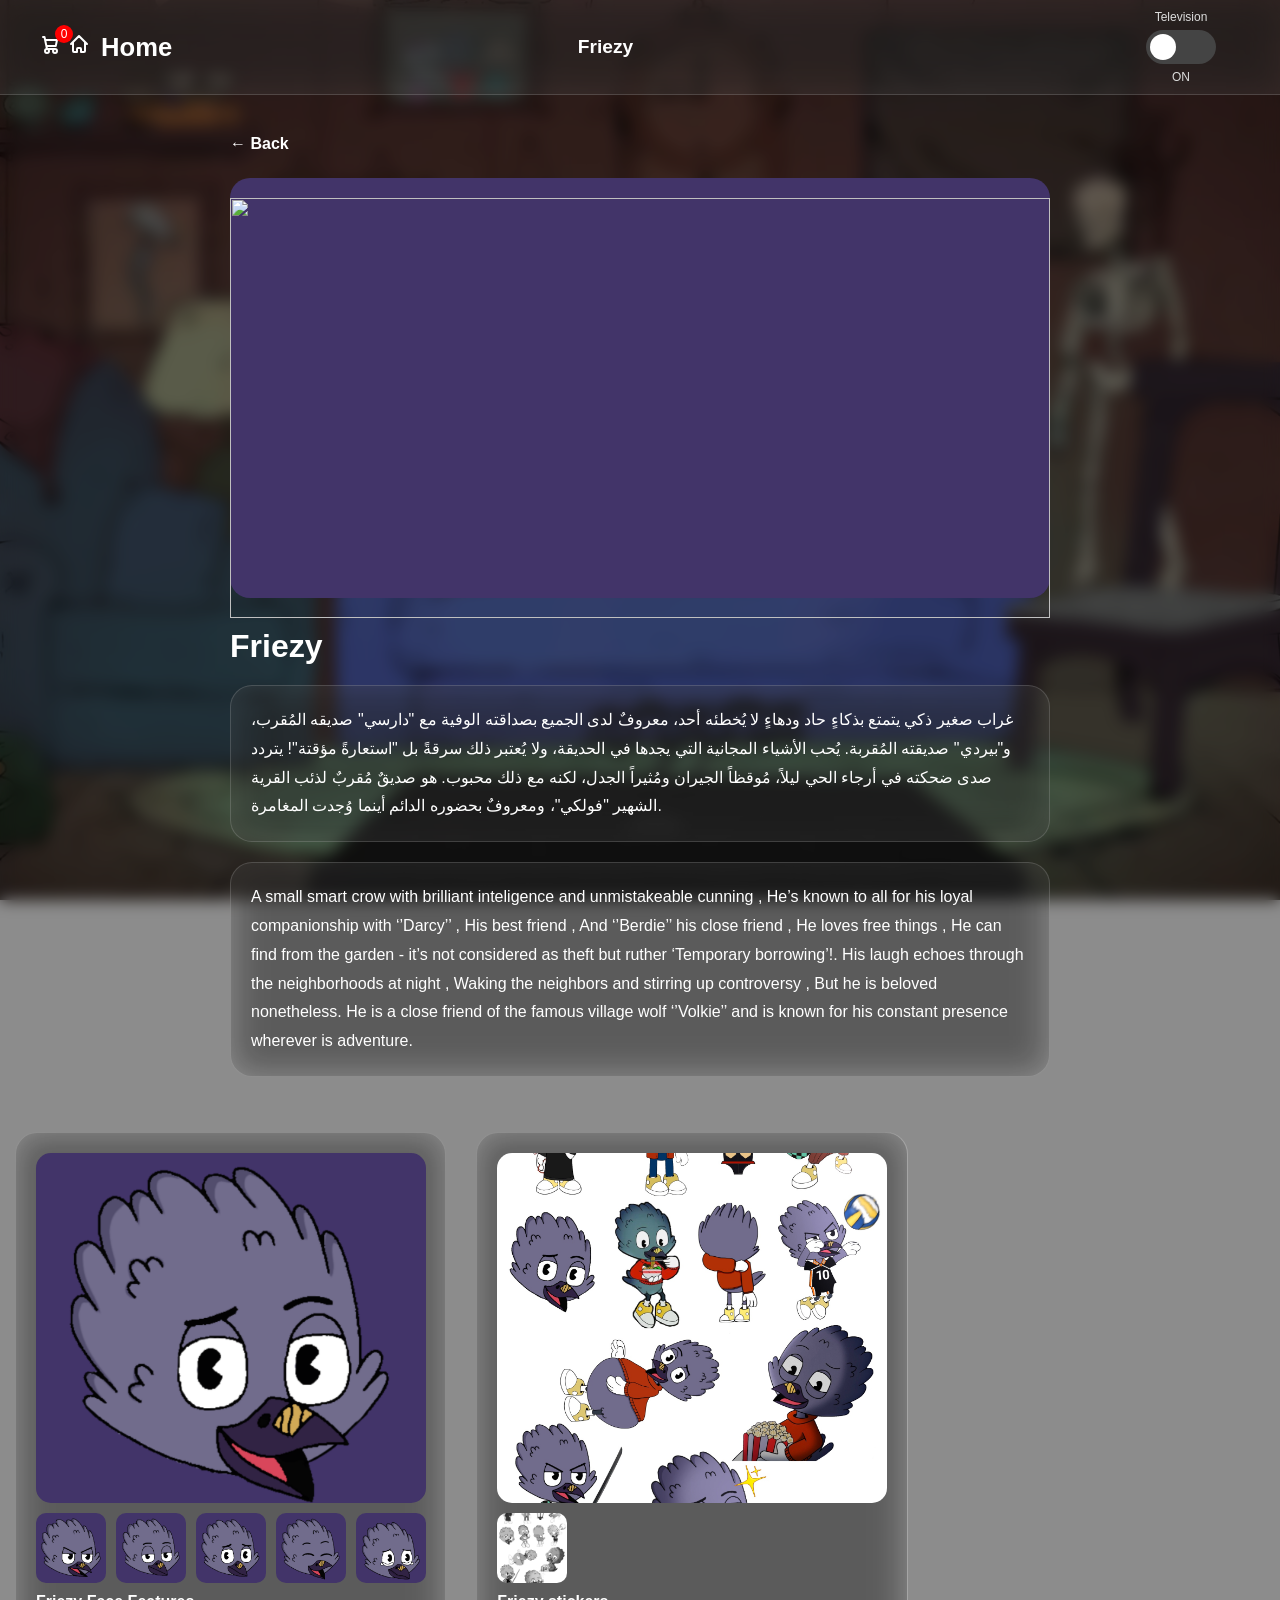
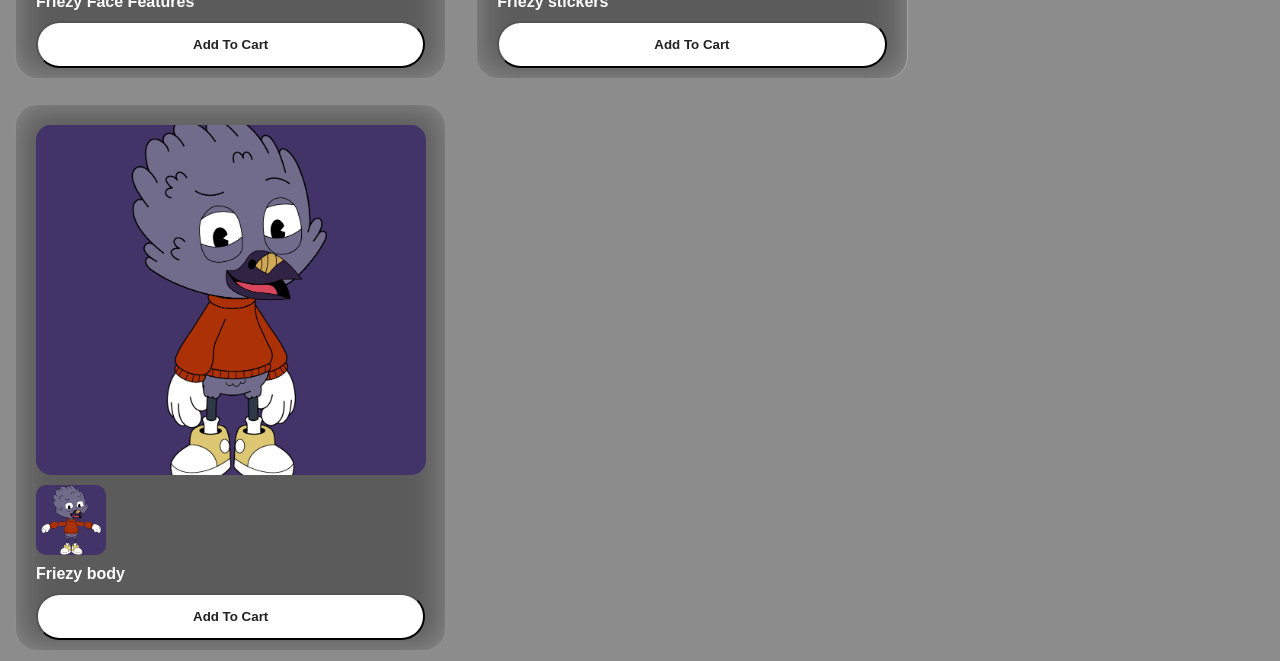
==== characters/friezy.html @ 104ace04 "Add files via upload" ====
<!DOCTYPE html>
<html lang="en">
<head>
<meta charset="UTF-8">
<meta name="viewport" content="width=device-width, initial-scale=1.0">
<title>Friezy</title>

<link rel="stylesheet" href="../style.css">

<style>
body{
  transition: opacity 0.4s ease, filter 0.4s ease;
}
.profile{
max-width:900px;
margin:auto;
padding:40px;
}
.tv-off{
    backdrop-filter: blur(18px);
    -webkit-backdrop-filter: blur(18px);
    filter: grayscale(100%);
    transition: all 0.6s ease;
}
.tv-off p{
    color :white
}
.tv-container{
    display:flex;
    flex-direction:column;
    align-items:center;
    cursor:pointer;
    gap:6px;
}

.tv-label{
    font-size:12px;
    color:#aaa;
}

.tv-switch{
    width:80px;
    height:34px;
    background:#333;
    border-radius:50px;
    position:relative;
    transition:0.4s;
}

.tv-knob{
    width:28px;
    height:28px;
    background:white;
    border-radius:50%;
    position:absolute;
    top:3px;
    left:4px;
    transition:0.4s;
}
.tv-state{
    font-size:12px;
    color:#aaa;
}

/* ON STATE */
.tv-container.active .tv-switch{
    background:#838383;
}

.tv-container.active .tv-knob{
    transform:translateX(44px);
}

.tv-container.active .tv-state{
    content:"ON";
}

.tv-container{
    display:flex;
    flex-direction:column;
    align-items:center;
    gap:6px
}

.tv-label,.tv-state{font-size:.75rem;
    color:#ddd
}

.tv-switch{
    width:70px;
    height:34px;
    border-radius:40px;
    background:#444;
    position:relative
}

.tv-knob{position:absolute;
    left:4px;
    top:4px;
    width:26px;
    height:26px;
    border-radius:50%;
    background:#fff;
    transition:.3s;
}

.tv-container.active .tv-switch{
    background:#888
}

.tv-container.active .tv-knob{
    transform:translateX(36px);
}

.character-image{
height:420px;
background:#423469;
border-radius:20px;
margin-bottom:30px;
display:flex;
justify-content:center;
align-items:center;
}

.back{
display:inline-block;
margin-bottom:25px;
text-decoration:none;
font-weight:bold;
color:#ffffff;
}

p{
margin-top:20px;
line-height:1.8;
}

img{
  width: 100%;
  height: 100%;
  object-fit: contain;
  display: block;
  justify-content: center;
  transform: translateY(20px);
  transition: all 0.6s ease;
}
p{

  backdrop-filter:blur(18px);
  padding:20px;
  background:rgba(255,255,255,.08);
  border:1px solid rgba(255,255,255,.15);
  border-radius:22px;

}

.gallery{
    margin-left: 20px;
}

.main-image img{
    width:390px;
    height:350px;
    object-fit:cover;
    border-radius:15px;
}

.thumbnails{
    display:flex;
    gap:10px;
    margin-top:10px;
}

.thumbnails img{
    width:70px;
    height:70px;
    object-fit:cover;
    cursor:pointer;
    border-radius:10px;
    transition:.3s;
}

.face-button{
  margin-left: 20px;
  margin-right: 20px;
  margin-top: 10px;
  margin-bottom: 10px;
  display:inline-block;
  padding:14px 155px 14px 155px;
  border-radius:999px;background:#fff;color:#222;font-weight:600;
  cursor:pointer;
  transition:all .3s
}

.face-features {
  background:rgba(255,255,255,.08);
  border:1px solid rgba(255,255,255,.15);
  border-radius:22px;
  backdrop-filter:blur(18px);
  margin: 15px;
  margin-bottom: 10px;
  width:fit-content;
}

.friezy-stickers {
  background:rgba(255,255,255,.08);
  border:1px solid rgba(255,255,255,.15);
  border-radius:22px;
  backdrop-filter:blur(18px);
  margin: 15px;
  margin-bottom: 10px;
  width:fit-content;
}

.face-features h4{
    margin-left: 20px;
    margin-top: 30px;
    color: #fff;
    }

.friezy-stickers h4{
    margin-left: 20px;
    margin-top: 30px;
    color: #fff;
    }

.cart-icon{
    margin-left:-650px;
   width:fit-content;
}
.cart-icon{
    width: 30px;
}
header .cart-icon{
    position:relative;
}
header .cart-icon span{
    position:absolute;
    background:red;
    color:white;
    font-size:12px;
    width:18px;
    height:18px;
    border-radius:50%;
    display:flex;
    align-items:center;
    justify-content:center;
    top:-8px;
    right:-8px;
}

.charcter-files{
    display:flex;
    flex-wrap:wrap;
}

.charcter-files img{
    background: #423469;
}
</style>

</head>

<body>

<header>
    <a href="../index.html" class="logo"><svg class="w-6 h-6 text-gray-800 dark:text-white" aria-hidden="true" xmlns="http://www.w3.org/2000/svg" width="24" height="24" fill="none" viewBox="0 0 24 24">
  <path stroke="currentColor" stroke-linecap="round" stroke-linejoin="round" stroke-width="2" d="m4 12 8-8 8 8M6 10.5V19a1 1 0 0 0 1 1h3v-3a1 1 0 0 1 1-1h2a1 1 0 0 1 1 1v3h3a1 1 0 0 0 1-1v-8.5"/>
</svg>
        Home
    </a>

    <div class="cart-icon">
    <a href="../cart.html">
     <svg aria-hidden="true" xmlns="http://www.w3.org/2000/svg" width="24" height="24" fill="none" viewBox="0 0 24 24">
     <path stroke="currentColor" stroke-linecap="round" stroke-linejoin="round" stroke-width="2" d="M5 4h1.5L9 16m0 0h8m-8 0a2 2 0 1 0 0 4 2 2 0 0 0 0-4Zm8 0a2 2 0 1 0 0 4 2 2 0 0 0 0-4Zm-8.5-3h9.25L19 7H7.312"/>
     </svg>
     <span>0</span>
    </a>
    </div>
    <h1>Friezy</h1>

</div>

    <div class="tv-container" id="tvButton">

        <span class="tv-label">Television</span>

        <div class="tv-switch">
            <div class="tv-knob"></div>
        </div>

        <span class="tv-state">ON</span>

    </div>

</header>

<div class="profile">

<a class="back" href="../index.html">← Back</a>

<div class="character-image">
  <img src="../images/friezy.png" id="friezyinfo">
</div>

<h1>Friezy</h1>

<p>
غراب صغير ذكي يتمتع بذكاءٍ حاد ودهاءٍ لا يُخطئه أحد، معروفٌ لدى الجميع بصداقته الوفية مع "دارسي" صديقه المُقرب، و"بيردي" صديقته المُقربة.
يُحب الأشياء المجانية التي يجدها في الحديقة، ولا يُعتبر ذلك سرقةً بل "استعارةً مؤقتة"!

يتردد صدى ضحكته في أرجاء الحي ليلاً، مُوقظاً الجيران ومُثيراً الجدل، لكنه مع ذلك محبوب.

هو صديقٌ مُقربٌ لذئب القرية الشهير "فولكي"، ومعروفٌ بحضوره الدائم أينما وُجدت المغامرة.
</p>

<p>
A small smart crow with brilliant inteligence and unmistakeable cunning , He’s known to all for his loyal companionship with ‘’Darcy’’ , His best friend , And ‘’Berdie’’ his close friend , He loves free things , He can find from the garden - it’s not considered as theft but ruther ‘Temporary borrowing’!.
His laugh echoes through the neighborhoods at night , Waking the neighbors and stirring up controversy , But he is beloved nonetheless.

He is a close friend of the famous village wolf ‘’Volkie’’ and is known for his constant presence wherever is adventure.
</p>

</div>

<div class="charcter-files">
  <div class="face-features">
    <div class="gallery">

     <div class="main-image">
        <img id="mainImg" src="../friezyface/friezyface1.png">
     </div>

     <div class="thumbnails">
        <img src="../friezyface/friezyface2.png" onclick="changeImage(this)">
        <img src="../friezyface/friezyface3.png" onclick="changeImage(this)">
        <img src="../friezyface/friezyface4.png" onclick="changeImage(this)">
        <img src="../friezyface/friezyface5.png" onclick="changeImage(this)">
        <img src="../friezyface/friezyface6.png" onclick="changeImage(this)">
     </div>

    </div>
    <h4>Friezy Face Features</h4>
   <button class="face-button" onclick="downloadFile('../files/ملامح وجه فرايزي.zip')">Add To Cart</button>
   </div>
   <div class="friezy-stickers">
    <div class="gallery">

     <div class="main-image">
        <img id="mainImg" src="../images/ستيكرات فرايزي - ملونة.jpg">
     </div>

     <div class="thumbnails">
        <img src="../images/ستيكرات فرايزي - ابيض و اسود.jpg" onclick="changeImage(this)">
     </div>

    </div>
    <h4>Friezy stickers</h4>
   <button class="face-button" onclick="downloadFile('../files/ستيكرات فرايزي.zip')">Add To Cart</button>
   </div>

      <div class="friezy-stickers">
    <div class="gallery">

     <div class="main-image">
        <img id="mainImg" src="../images/فرايزي واقف.png">
     </div>

     <div class="thumbnails">
        <img src="../images/قطع فرايزي.png" onclick="changeImage(this)">
     </div>

    </div>
    <h4>Friezy body</h4>
   <button class="face-button" onclick="downloadFile('../files/ملامح وجه فرايزي.zip')">Add To Cart</button>
   </div>
   
</div>
<script src="../script.js"></script>

</body>
</html>
---- style.css ----
*{margin:0;padding:0;box-sizing:border-box}
html{scroll-behavior:smooth}

body{
font-family:'Poppins',sans-serif;
background:url(images/background.png) center/cover fixed;
transition: opacity 0.4s ease, filter 0.4s ease;
backdrop-filter:blur(8px);
color:#ffffff;
}

body::before{
content:"";position:fixed;inset:0;
background:rgba(0,0,0,.45);
backdrop-filter:blur(8px);
z-index:-1;
  filter: grayscale(100%);
transition: opacity 0.4s ease, filter 0.4s ease;
}

a{
    text-decoration:none;
    color:inherit
}

header{
position:sticky;top:0;z-index:1000;
display:flex;
justify-content:space-between;
align-items:center;
padding:10px 5%;
background:rgba(255,255,255,.08);
backdrop-filter:blur(18px);
border-bottom:1px solid rgba(255,255,255,.15)
}
.logo{font-size:1.6rem;font-weight:700}

.cart-icon{
    margin-left:-650px;
   width:fit-content;
}
svg{
    width: 30px;
}
header .cart-icon{
    position:relative;
}
header .cart-icon span{
    position:absolute;
    background:red;
    color:white;
    font-size:12px;
    width:18px;
    height:18px;
    border-radius:50%;
    display:flex;
    align-items:center;
    justify-content:center;
    top:-8px;
    right:-8px;
}

header h1{font-size:1.2rem}
.tv-off{
    backdrop-filter: blur(18px);
    -webkit-backdrop-filter: blur(18px);
    filter: grayscale(100%);
    transition: all 0.6s ease;
}
.tv-off p{
    color :white
}
.tv-container{
    display:flex;
    flex-direction:column;
    align-items:center;
    cursor:pointer;
    gap:6px;
}

.tv-label{
    font-size:12px;
    color:#aaa;
}

.tv-switch{
    width:80px;
    height:34px;
    background:#333;
    border-radius:50px;
    position:relative;
    transition:0.4s;
}

.tv-knob{
    width:28px;
    height:28px;
    background:white;
    border-radius:50%;
    position:absolute;
    top:3px;
    left:4px;
    transition:0.4s;
}
.tv-state{
    font-size:12px;
    color:#aaa;
}

/* ON STATE */
.tv-container.active .tv-switch{
    background:#838383;
}

.tv-container.active .tv-knob{
    transform:translateX(44px);
}

.tv-container.active .tv-state{
    content:"ON";
}

.tv-container{
    display:flex;
    flex-direction:column;
    align-items:center;
    gap:6px
}

.tv-label,.tv-state{font-size:.75rem;
    color:#ddd
}

.tv-switch{
    width:70px;
    height:34px;
    border-radius:40px;
    background:#444;
    position:relative
}

.tv-knob{position:absolute;
    left:4px;
    top:4px;
    width:26px;
    height:26px;
    border-radius:50%;
    background:#fff;
    transition:.3s;
}

.tv-container.active .tv-switch{
    background:#888
}

.tv-container.active .tv-knob{
    transform:translateX(36px);
}

.hero{min-height:70vh;display:flex;align-items:center;justify-content:center;text-align:center;padding:40px 20px}
.hero-content{max-width:800px;background:rgba(255,255,255,.08);padding:40px;border-radius:24px;backdrop-filter:blur(18px)}
.hero h1{font-size:3rem}
.hero p{margin:20px 0;line-height:1.8}
.hero-button{display:inline-block;padding:14px 28px;border-radius:999px;background:#fff;color:#222;font-weight:600}
.cart{display:inline-block;padding:14px 28px;border-radius:999px;background:#fff;color:#222;font-weight:600}
.characters{
width:min(1400px,92%);
margin:60px auto;
display:grid;
grid-template-columns:repeat(auto-fit,minmax(240px,1fr));
gap:25px;
}
.card{
background:rgba(255,255,255,.08);
border:1px solid rgba(255,255,255,.15);
border-radius:22px;
overflow:hidden;
backdrop-filter:blur(18px);
transition:.35s;
}
.card:hover{transform:translateY(-8px);box-shadow:0 20px 35px rgba(0,0,0,.35)}
.image{aspect-ratio:1}
.image img{width:100%;height:100%;object-fit:contain;transition:.4s}
.card:hover img{transform:scale(1.06)}
.info{text-align:center;padding:18px}
.info h2{margin-bottom:6px}
.info span{color:#ddd;font-size:.9rem}
img {
    transform: translateY(20px);
    transition: all 0.6s ease;
}

img.show {
    opacity: 1;
    transform: translateY(0);
}
#friezy{
    background:#423469
}
#darcy{
    background:#448b85
}
#birdie{
    background:#8b447a
}
#loony{
    background:#8b5e44
}
#toony{
    background:#445a8b
}
#vovkin{
    background:#8b4444
}
#msrosa{
    background:#71448b
}
#volkie{
    background:#54537e
}


.story{
width:min(1000px,92%);
margin:50px auto;
padding:35px;
background:rgba(255,255,255,.08);
border:1px solid rgba(255,255,255,.15);
border-radius:22px;
backdrop-filter:blur(18px)
}
.story h2{text-align:center;margin-bottom:20px}
.story p{line-height:2;margin:16px 0}

@media(max-width:700px){
.hero h1{font-size:2.2rem}
header{padding:15px}
header h1{display:none}
}
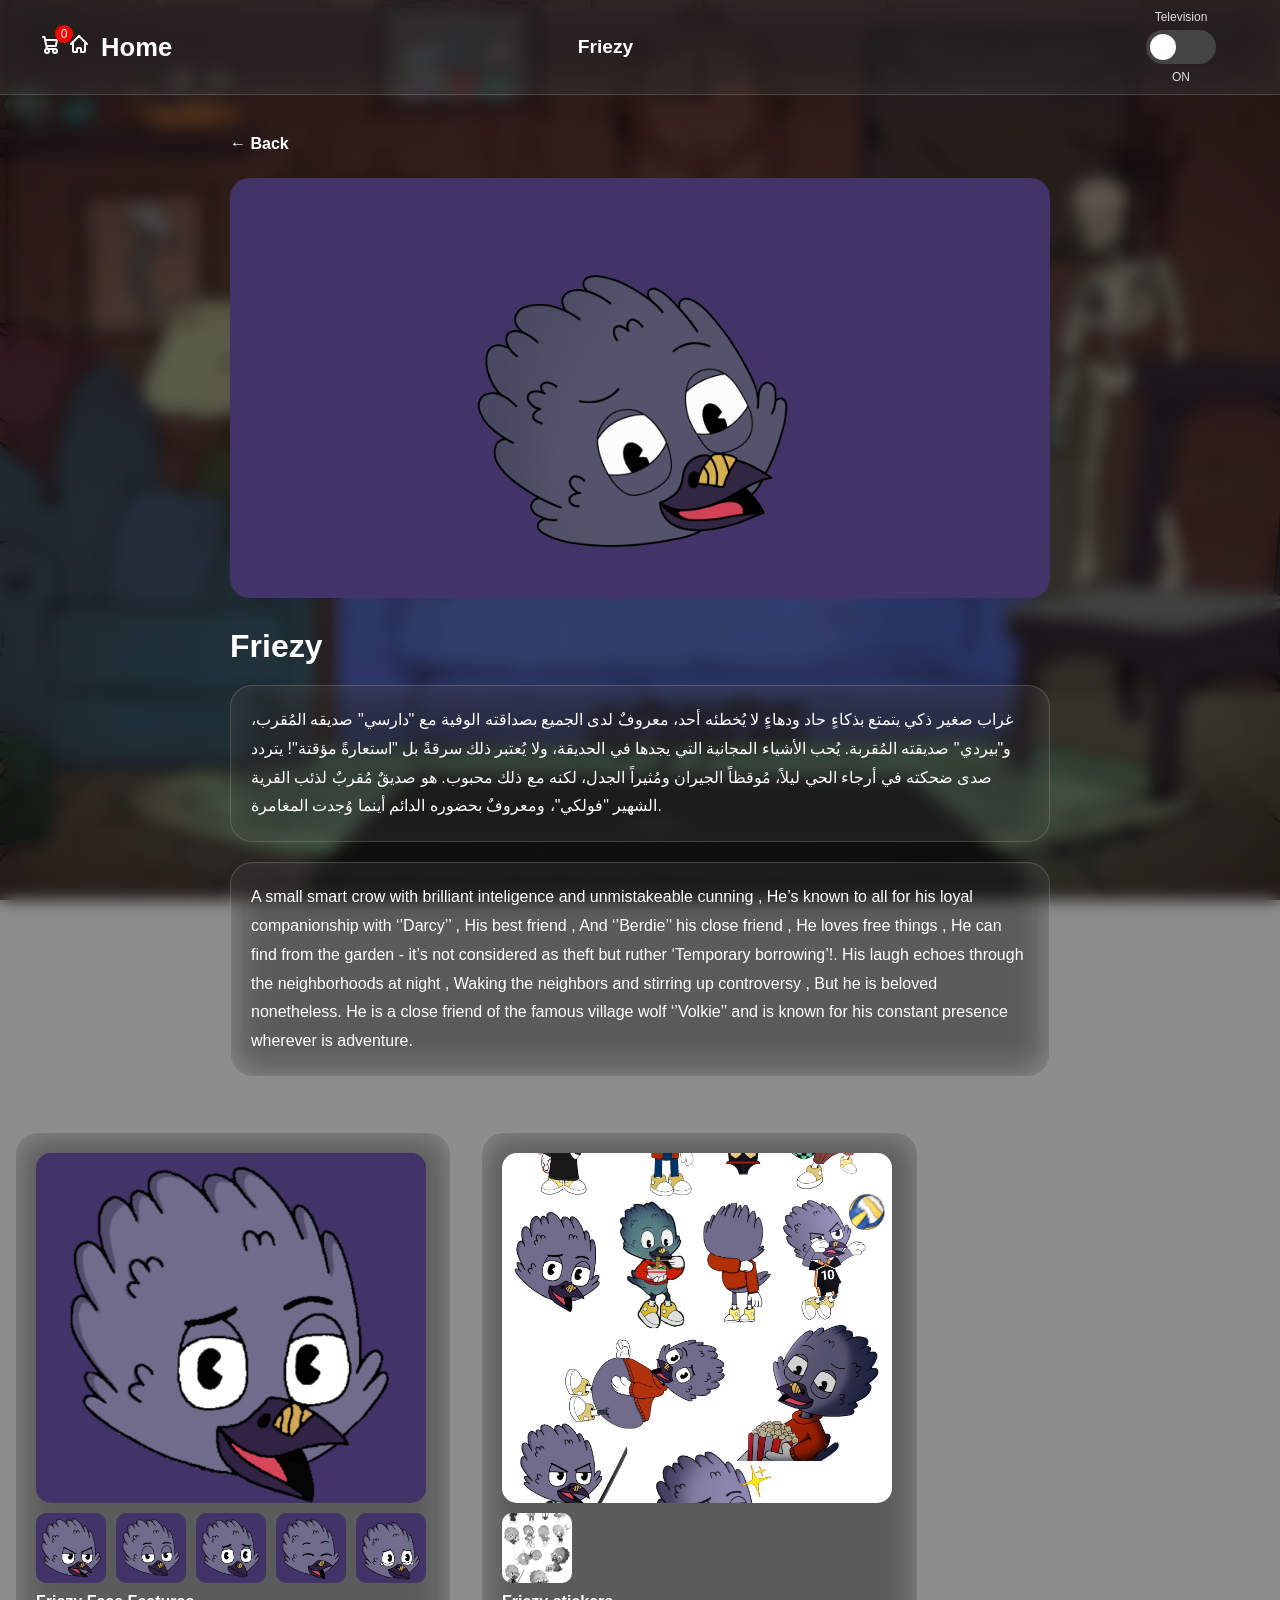
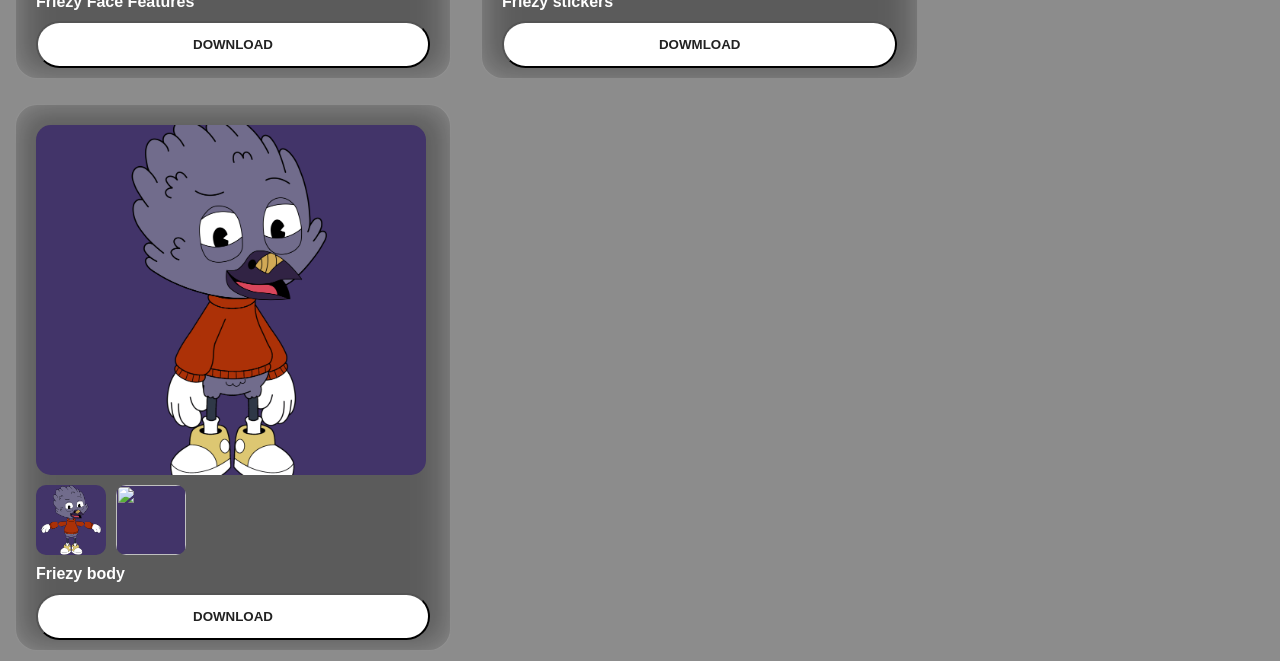
==== commit ed26d9df: "Refactor HTML structure and styles for Friezy" ====
--- a/characters/friezy.html
+++ b/characters/friezy.html
@@ -212,6 +212,16 @@
   width:fit-content;
 }
 
+.friezy-body {
+  background:rgba(255,255,255,.08);
+  border:1px solid rgba(255,255,255,.15);
+  border-radius:22px;
+  backdrop-filter:blur(18px);
+  margin: 15px;
+  margin-bottom: 10px;
+  width:fit-content;
+}
+
 .face-features h4{
     margin-left: 20px;
     margin-top: 30px;
@@ -219,6 +229,12 @@
     }
 
 .friezy-stickers h4{
+    margin-left: 20px;
+    margin-top: 30px;
+    color: #fff;
+    }
+
+.friezy-body h4{
     margin-left: 20px;
     margin-top: 30px;
     color: #fff;
@@ -342,7 +358,7 @@
 
     </div>
     <h4>Friezy Face Features</h4>
-   <button class="face-button" onclick="downloadFile('../files/ملامح وجه فرايزي.zip')">Add To Cart</button>
+   <button class="face-button" onclick="downloadFile('../files/ملامح وجه فرايزي.zip')">DOWNLOAD</button>
    </div>
    <div class="friezy-stickers">
     <div class="gallery">
@@ -357,10 +373,10 @@
 
     </div>
     <h4>Friezy stickers</h4>
-   <button class="face-button" onclick="downloadFile('../files/ستيكرات فرايزي.zip')">Add To Cart</button>
+   <button class="face-button" onclick="downloadFile('../files/ستيكرات فرايزي.zip')">DOWMLOAD</button>
    </div>
 
-      <div class="friezy-stickers">
+      <div class="friezy-body">
     <div class="gallery">
 
      <div class="main-image">
@@ -369,15 +385,16 @@
 
      <div class="thumbnails">
         <img src="../images/قطع فرايزي.png" onclick="changeImage(this)">
+        <img src="../images/FRIEZY COLORS PALETTE.png" onclick="changeImage(this)">
      </div>
 
     </div>
     <h4>Friezy body</h4>
-   <button class="face-button" onclick="downloadFile('../files/ملامح وجه فرايزي.zip')">Add To Cart</button>
+   <button class="face-button" onclick="downloadFile('../files/جسم فرايزي.zip')">DOWNLOAD</button>
    </div>
    
 </div>
 <script src="../script.js"></script>
 
 </body>
-</html>+</html>
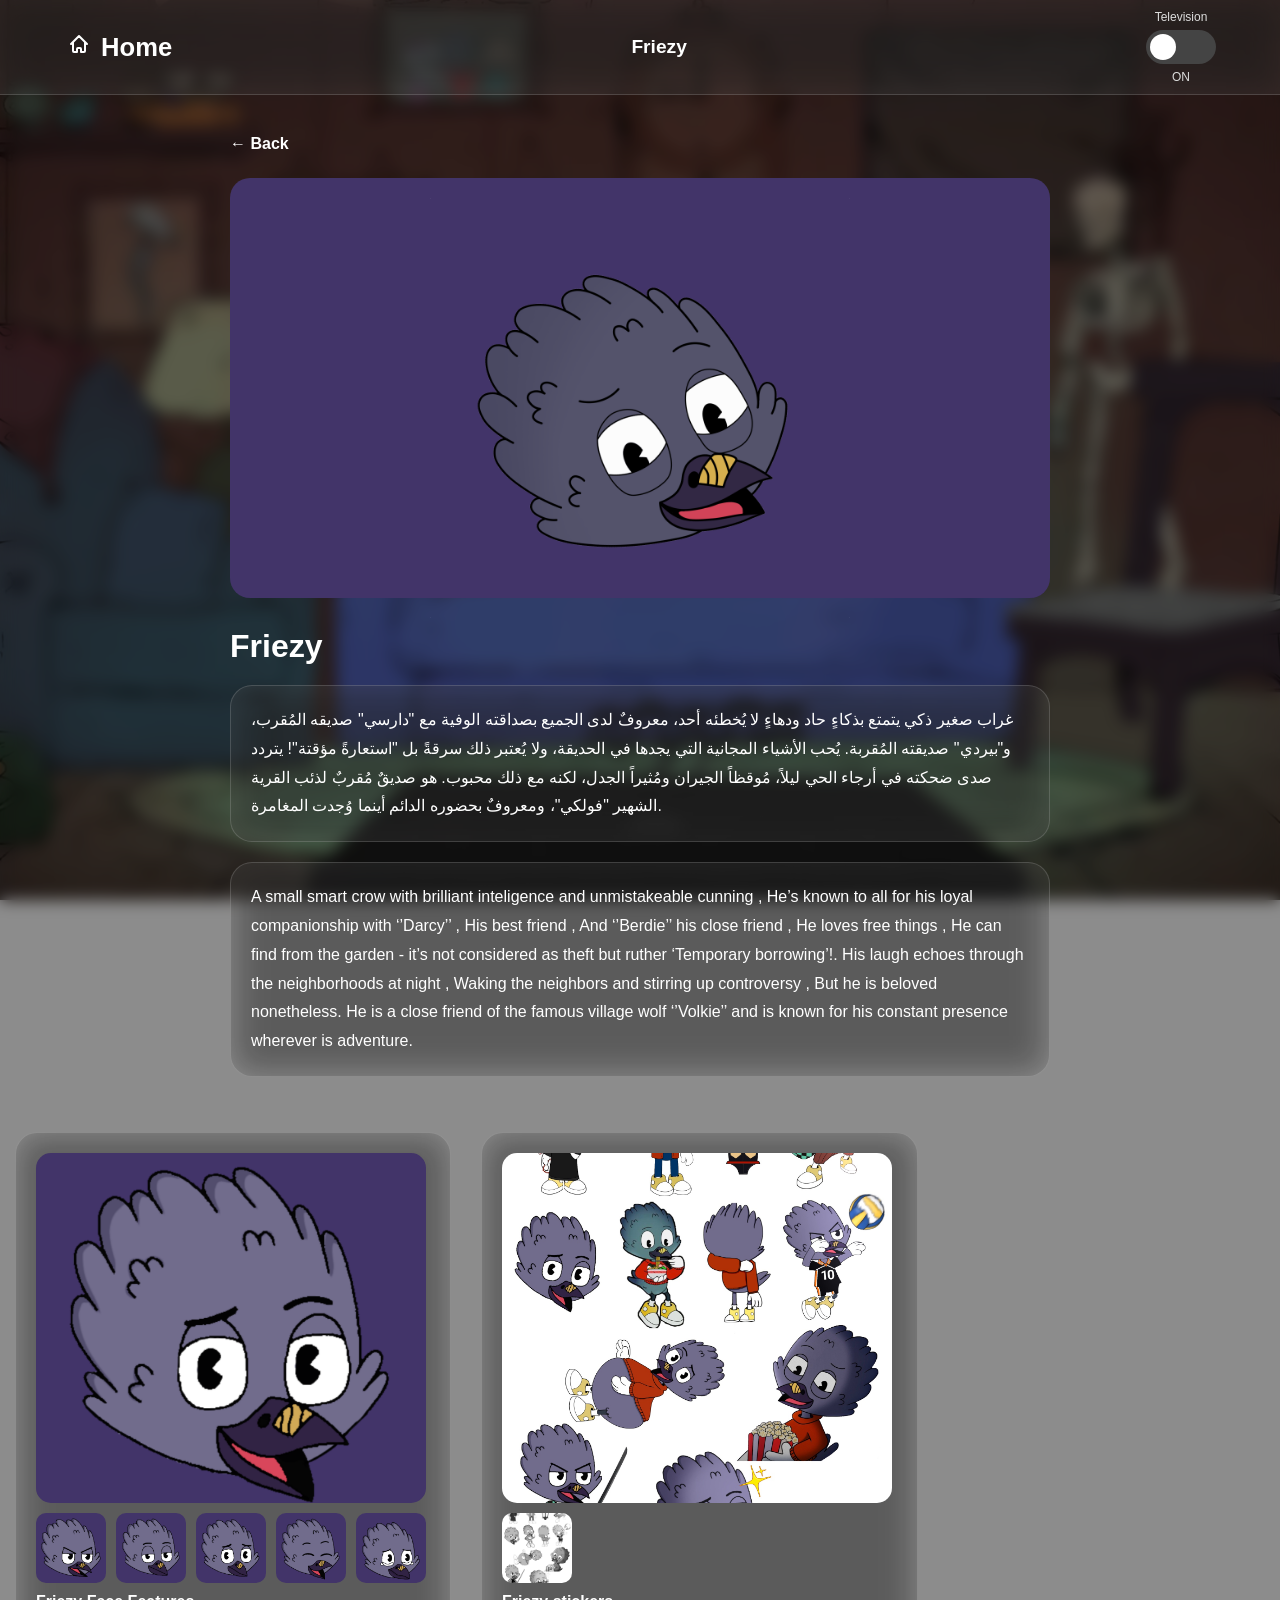
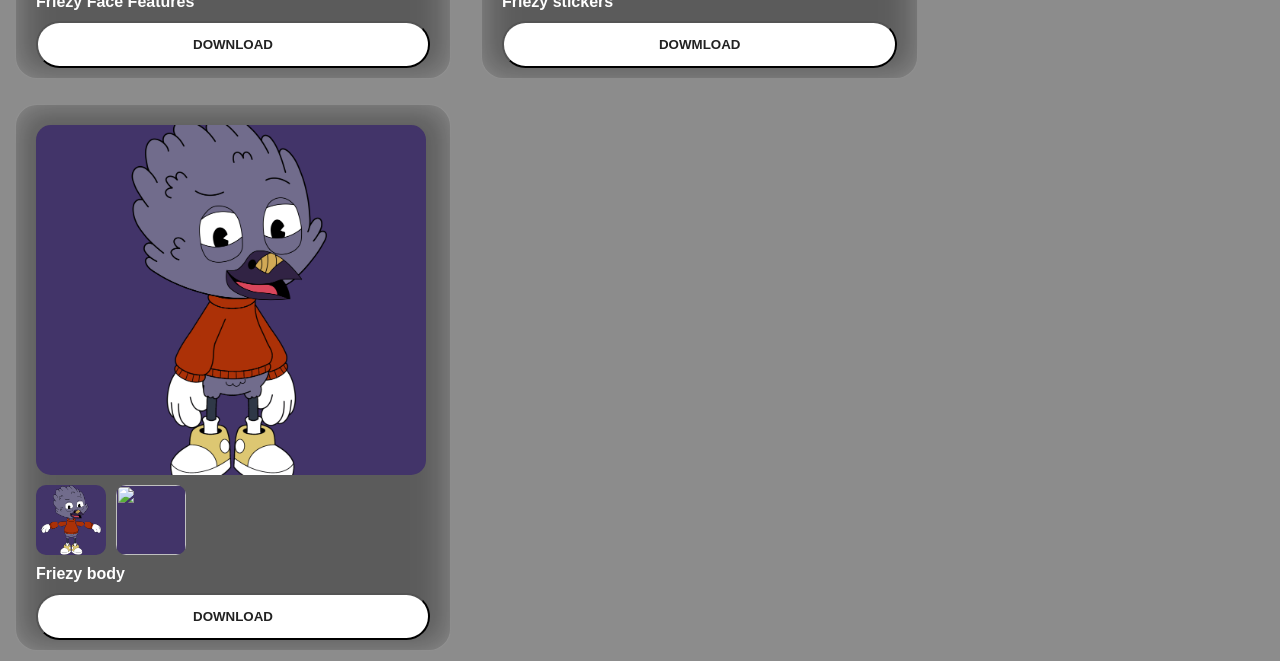
==== commit bde950ae: "Refactor HTML structure and styles for Friezyy" ====
--- a/characters/friezy.html
+++ b/characters/friezy.html
@@ -240,30 +240,6 @@
     color: #fff;
     }
 
-.cart-icon{
-    margin-left:-650px;
-   width:fit-content;
-}
-.cart-icon{
-    width: 30px;
-}
-header .cart-icon{
-    position:relative;
-}
-header .cart-icon span{
-    position:absolute;
-    background:red;
-    color:white;
-    font-size:12px;
-    width:18px;
-    height:18px;
-    border-radius:50%;
-    display:flex;
-    align-items:center;
-    justify-content:center;
-    top:-8px;
-    right:-8px;
-}
 
 .charcter-files{
     display:flex;
@@ -286,14 +262,6 @@
         Home
     </a>
 
-    <div class="cart-icon">
-    <a href="../cart.html">
-     <svg aria-hidden="true" xmlns="http://www.w3.org/2000/svg" width="24" height="24" fill="none" viewBox="0 0 24 24">
-     <path stroke="currentColor" stroke-linecap="round" stroke-linejoin="round" stroke-width="2" d="M5 4h1.5L9 16m0 0h8m-8 0a2 2 0 1 0 0 4 2 2 0 0 0 0-4Zm8 0a2 2 0 1 0 0 4 2 2 0 0 0 0-4Zm-8.5-3h9.25L19 7H7.312"/>
-     </svg>
-     <span>0</span>
-    </a>
-    </div>
     <h1>Friezy</h1>
 
 </div>
